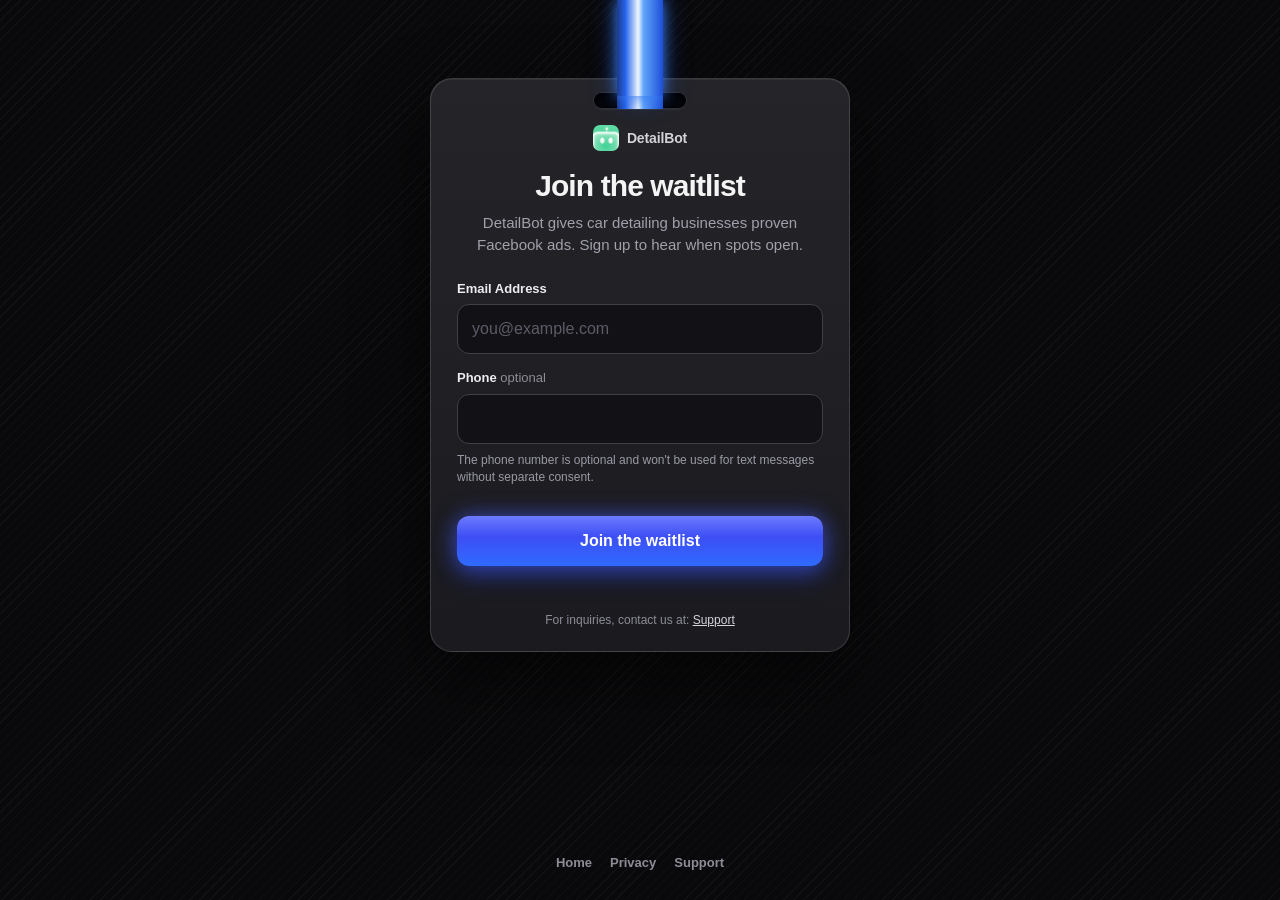
==== waitlist/index.html @ 61242159 "Add a waitlist signup page for getdetailbot.com. The form is served at /waitlist, and /waitlist.html" ====
<!doctype html>
<html lang="en">
<head>
<meta charset="utf-8">
<meta name="viewport" content="width=device-width, initial-scale=1">
<title>Join the DetailBot waitlist</title>
<meta name="description" content="DetailBot gives car detailing businesses proven Facebook ads. Sign up to hear when spots open.">
<link rel="icon" href="../favicon.svg" type="image/svg+xml">
<link rel="icon" href="../favicon-32.png" sizes="32x32" type="image/png">
<link rel="apple-touch-icon" href="../apple-touch-icon.png">
<link rel="canonical" href="https://getdetailbot.com/waitlist">
<meta property="og:title" content="Join the DetailBot waitlist">
<meta property="og:description" content="DetailBot gives car detailing businesses proven Facebook ads. Sign up to hear when spots open.">
<meta property="og:url" content="https://getdetailbot.com/waitlist">
<meta property="og:type" content="website">
<style>
:root{color-scheme:dark}
*{box-sizing:border-box}
html{-webkit-text-size-adjust:100%}
body{
  margin:0;
  min-height:100vh;
  display:flex;
  flex-direction:column;
  align-items:center;
  font-family:-apple-system,BlinkMacSystemFont,"Segoe UI",Roboto,"Helvetica Neue",Arial,sans-serif;
  color:#f4f4f5;
  background-color:#09090b;
  background-image:repeating-linear-gradient(135deg,rgba(255,255,255,.032) 0 1px,transparent 1px 7px);
  background-attachment:fixed;
  line-height:1.5;
}
.hang{
  width:min(420px,calc(100% - 32px));
  display:flex;
  flex-direction:column;
  align-items:center;
  flex:1 0 auto;
  padding-top:78px;
  position:relative;
}
.strap{
  position:absolute;
  top:0;
  left:50%;
  width:46px;
  height:96px;
  transform:translateX(-50%);
  background:linear-gradient(90deg,#1e3a8a 0%,#2563eb 18%,#eff6ff 46%,#60a5fa 58%,#1d4ed8 100%);
  box-shadow:0 0 12px rgba(59,130,246,.85),0 0 28px rgba(37,99,235,.45);
  z-index:3;
}
.card{
  width:100%;
  position:relative;
  z-index:2;
  background:linear-gradient(180deg,#242429 0%,#1a1a1f 100%);
  border:1px solid rgba(255,255,255,.14);
  border-radius:22px;
  padding:40px 26px 18px;
  box-shadow:0 30px 70px rgba(0,0,0,.5),inset 0 1px 0 rgba(255,255,255,.06);
}
.slot{
  position:absolute;
  top:14px;
  left:50%;
  width:92px;
  height:16px;
  transform:translateX(-50%);
  border-radius:8px;
  background:#050507;
  box-shadow:inset 0 3px 5px rgba(0,0,0,.95),inset 0 -1px 0 rgba(255,255,255,.18),0 0 0 1px rgba(255,255,255,.06);
  overflow:hidden;
  z-index:4;
}
.slot::before{
  content:"";
  position:absolute;
  top:0;
  left:50%;
  width:46px;
  height:100%;
  transform:translateX(-50%);
  background:linear-gradient(90deg,#1e3a8a 0%,#2563eb 18%,#eff6ff 46%,#60a5fa 58%,#1d4ed8 100%);
}
.brand{
  display:flex;
  align-items:center;
  justify-content:center;
  gap:8px;
  margin:6px 0 18px;
  color:#d4d4d8;
  text-decoration:none;
  font-weight:700;
  font-size:14px;
  letter-spacing:-.01em;
}
.brand img{width:26px;height:26px;border-radius:7px;display:block}
h1{
  margin:0 0 8px;
  text-align:center;
  font-size:30px;
  line-height:1.15;
  letter-spacing:-.03em;
  font-weight:800;
}
.lede{
  margin:0 0 22px;
  text-align:center;
  color:#a1a1ab;
  font-size:15px;
}
.field{margin:0 0 14px}
label{display:block;font-size:13px;font-weight:600;margin:0 0 6px;color:#ececf1}
.opt{font-weight:500;color:#8d8d98}
input[type="email"],input[type="tel"]{
  width:100%;
  appearance:none;
  background:#121216;
  border:1px solid #3f3f48;
  color:#fff;
  border-radius:12px;
  padding:12px 14px;
  font:inherit;
  font-size:16px;
}
input::placeholder{color:#5c5c68}
input:focus{outline:2px solid #60a5fa;outline-offset:1px;border-color:#60a5fa}
input[aria-invalid="true"]{border-color:#f87171}
input:-webkit-autofill{
  -webkit-text-fill-color:#fff;
  caret-color:#fff;
  box-shadow:0 0 0 1000px #121216 inset;
}
.hp{position:absolute;left:-10000px;top:auto;width:1px;height:1px;overflow:hidden}
.consent{margin:8px 0 0;font-size:12px;line-height:1.45;color:#9a9aa6}
button{
  width:100%;
  margin-top:16px;
  border:0;
  border-radius:12px;
  padding:13px 16px;
  font:inherit;
  font-size:16px;
  font-weight:700;
  color:#fff;
  cursor:pointer;
  background:linear-gradient(180deg,#6d7bff 0%,#3d4ef5 42%,#2f6bff 100%);
  box-shadow:0 0 22px rgba(79,100,255,.55),0 10px 24px rgba(37,70,255,.35);
}
button:hover{filter:brightness(1.06)}
button:focus-visible{outline:2px solid #bfdbfe;outline-offset:2px}
button:disabled{cursor:progress;filter:saturate(.75) brightness(.88)}
.status{min-height:1.2em;margin:12px 0 0;text-align:center;font-size:14px;font-weight:600}
.status.ok{color:#86efac}
.status.err{color:#fca5a5}
.inquiries{margin:16px 0 4px;text-align:center;font-size:12px;color:#8d8d98}
.inquiries a{color:#d4d4dc}
.page-links{
  display:flex;
  gap:18px;
  justify-content:center;
  padding:18px 16px 28px;
  font-size:13px;
}
.page-links a{color:#8d8d98;text-decoration:none;font-weight:600}
.page-links a:hover,.inquiries a:hover{color:#fff}
@media (max-width:480px){
  .hang{padding-top:52px}
  .strap{height:68px}
  .card{padding:36px 18px 16px;border-radius:18px}
  h1{font-size:26px}
  button{padding:14px 16px}
}
</style>
</head>
<body>
<div class="hang">
  <div class="strap" aria-hidden="true"></div>
  <main class="card" id="main">
    <div class="slot" aria-hidden="true"></div>
    <a class="brand" href="../index.html"><img src="../logo.png" alt="" width="26" height="26"><span>DetailBot</span></a>
    <!-- PLACEHOLDER COPY: Conor to replace -->
    <h1>Join the waitlist</h1>
    <p class="lede">DetailBot gives car detailing businesses proven Facebook ads. Sign up to hear when spots open.</p>
    <form id="waitlist-form" novalidate>
      <div class="hp" aria-hidden="true">
        <label for="hp-company">Company</label>
        <input id="hp-company" name="hp_company" type="text" tabindex="-1" autocomplete="off">
      </div>
      <div class="field">
        <label for="email">Email Address</label>
        <input id="email" name="email" type="email" autocomplete="email" inputmode="email" maxlength="254" required placeholder="you@example.com">
      </div>
      <div class="field">
        <label for="phone">Phone <span class="opt">optional</span></label>
        <input id="phone" name="phone" type="tel" autocomplete="tel" maxlength="40">
        <p class="consent">The phone number is optional and won't be used for text messages without separate consent.</p>
      </div>
      <!-- PLACEHOLDER COPY: Conor to replace -->
      <button type="submit">Join the waitlist</button>
      <p id="status" class="status" role="status" aria-live="polite"></p>
    </form>
    <p class="inquiries">For inquiries, contact us at: <a href="../support.html">Support</a></p>
  </main>
</div>
<nav class="page-links" aria-label="Site">
  <a href="../index.html">Home</a>
  <a href="../privacy.html">Privacy</a>
  <a href="../support.html">Support</a>
</nav>
<noscript><p class="status err">JavaScript is required to join the waitlist.</p></noscript>
<script>
(function () {
  var ENDPOINT = "https://qduetlexnpozzhojhlct.supabase.co/rest/v1/waitlist";
  var KEY = "sb_publishable_fHEdHOWY6zm8H4OvjMkN0g_gdO173xp";
  var form = document.getElementById("waitlist-form");
  var emailEl = document.getElementById("email");
  var phoneEl = document.getElementById("phone");
  var honey = document.getElementById("hp-company");
  var statusEl = document.getElementById("status");
  var button = form.querySelector("button[type=submit]");
  var buttonLabel = button.textContent;
  var emailPattern = /^[^\s@]+@[^\s@]+\.[^\s@]+$/;

  function setStatus(kind, message) {
    statusEl.className = "status" + (kind ? " " + kind : "");
    statusEl.textContent = message;
    statusEl.setAttribute("role", kind === "err" ? "alert" : "status");
  }

  function finishSuccess() {
    setStatus("ok", "You're on the waitlist.");
    button.disabled = true;
    button.textContent = "Joined";
    button.setAttribute("aria-busy", "false");
  }

  form.addEventListener("submit", function (event) {
    event.preventDefault();
    if (button.disabled) return;

    if (honey.value.trim() !== "") {
      finishSuccess();
      return;
    }

    var email = emailEl.value.trim().toLowerCase();
    var phone = phoneEl.value.trim();
    if (!emailPattern.test(email)) {
      setStatus("err", "Enter a valid email address.");
      emailEl.setAttribute("aria-invalid", "true");
      emailEl.focus();
      return;
    }
    emailEl.removeAttribute("aria-invalid");
    setStatus("", "");
    button.disabled = true;
    button.setAttribute("aria-busy", "true");
    button.textContent = "Joining\u2026";

    fetch(ENDPOINT, {
      method: "POST",
      headers: {
        "apikey": KEY,
        "Authorization": "Bearer " + KEY,
        "Content-Type": "application/json",
        "Prefer": "return=minimal"
      },
      body: JSON.stringify({
        email: email,
        phone: phone ? phone : null,
        source: "getdetailbot.com/waitlist",
        user_agent: navigator.userAgent
      })
    }).then(function (res) {
      if (res.ok) {
        finishSuccess();
        return;
      }
      return res.json().catch(function () { return {}; }).then(function (err) {
        var duplicate = res.status === 409 || (err && (err.code === "23505" || /duplicate/i.test(err.message || "")));
        setStatus("err", duplicate ? "That email is already on the waitlist." : "Something went wrong. Please try again.");
        button.disabled = false;
        button.setAttribute("aria-busy", "false");
        button.textContent = buttonLabel;
      });
    }).catch(function () {
      setStatus("err", "Something went wrong. Please try again.");
      button.disabled = false;
      button.setAttribute("aria-busy", "false");
      button.textContent = buttonLabel;
    });
  });
})();
</script>
</body>
</html>
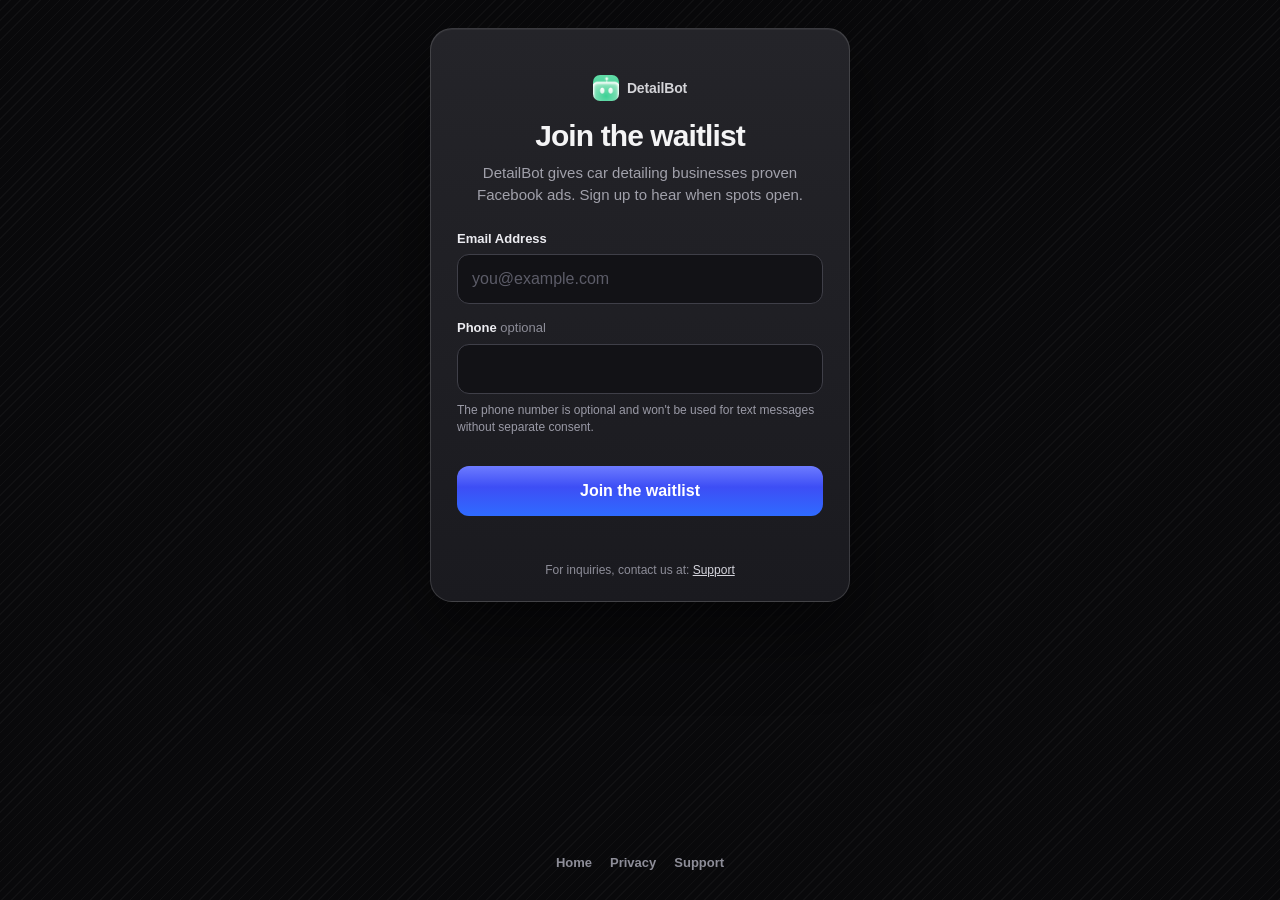
==== commit ba37e1d8: "Remove the waitlist lanyard and button glow. The strap and slot are gone, and the join button no lon" ====
--- a/waitlist/index.html
+++ b/waitlist/index.html
@@ -36,19 +36,8 @@
   flex-direction:column;
   align-items:center;
   flex:1 0 auto;
-  padding-top:78px;
+  padding-top:28px;
   position:relative;
-}
-.strap{
-  position:absolute;
-  top:0;
-  left:50%;
-  width:46px;
-  height:96px;
-  transform:translateX(-50%);
-  background:linear-gradient(90deg,#1e3a8a 0%,#2563eb 18%,#eff6ff 46%,#60a5fa 58%,#1d4ed8 100%);
-  box-shadow:0 0 12px rgba(59,130,246,.85),0 0 28px rgba(37,99,235,.45);
-  z-index:3;
 }
 .card{
   width:100%;
@@ -59,29 +48,6 @@
   border-radius:22px;
   padding:40px 26px 18px;
   box-shadow:0 30px 70px rgba(0,0,0,.5),inset 0 1px 0 rgba(255,255,255,.06);
-}
-.slot{
-  position:absolute;
-  top:14px;
-  left:50%;
-  width:92px;
-  height:16px;
-  transform:translateX(-50%);
-  border-radius:8px;
-  background:#050507;
-  box-shadow:inset 0 3px 5px rgba(0,0,0,.95),inset 0 -1px 0 rgba(255,255,255,.18),0 0 0 1px rgba(255,255,255,.06);
-  overflow:hidden;
-  z-index:4;
-}
-.slot::before{
-  content:"";
-  position:absolute;
-  top:0;
-  left:50%;
-  width:46px;
-  height:100%;
-  transform:translateX(-50%);
-  background:linear-gradient(90deg,#1e3a8a 0%,#2563eb 18%,#eff6ff 46%,#60a5fa 58%,#1d4ed8 100%);
 }
 .brand{
   display:flex;
@@ -146,7 +112,6 @@
   color:#fff;
   cursor:pointer;
   background:linear-gradient(180deg,#6d7bff 0%,#3d4ef5 42%,#2f6bff 100%);
-  box-shadow:0 0 22px rgba(79,100,255,.55),0 10px 24px rgba(37,70,255,.35);
 }
 button:hover{filter:brightness(1.06)}
 button:focus-visible{outline:2px solid #bfdbfe;outline-offset:2px}
@@ -166,8 +131,6 @@
 .page-links a{color:#8d8d98;text-decoration:none;font-weight:600}
 .page-links a:hover,.inquiries a:hover{color:#fff}
 @media (max-width:480px){
-  .hang{padding-top:52px}
-  .strap{height:68px}
   .card{padding:36px 18px 16px;border-radius:18px}
   h1{font-size:26px}
   button{padding:14px 16px}
@@ -176,9 +139,7 @@
 </head>
 <body>
 <div class="hang">
-  <div class="strap" aria-hidden="true"></div>
   <main class="card" id="main">
-    <div class="slot" aria-hidden="true"></div>
     <a class="brand" href="../index.html"><img src="../logo.png" alt="" width="26" height="26"><span>DetailBot</span></a>
     <!-- PLACEHOLDER COPY: Conor to replace -->
     <h1>Join the waitlist</h1>
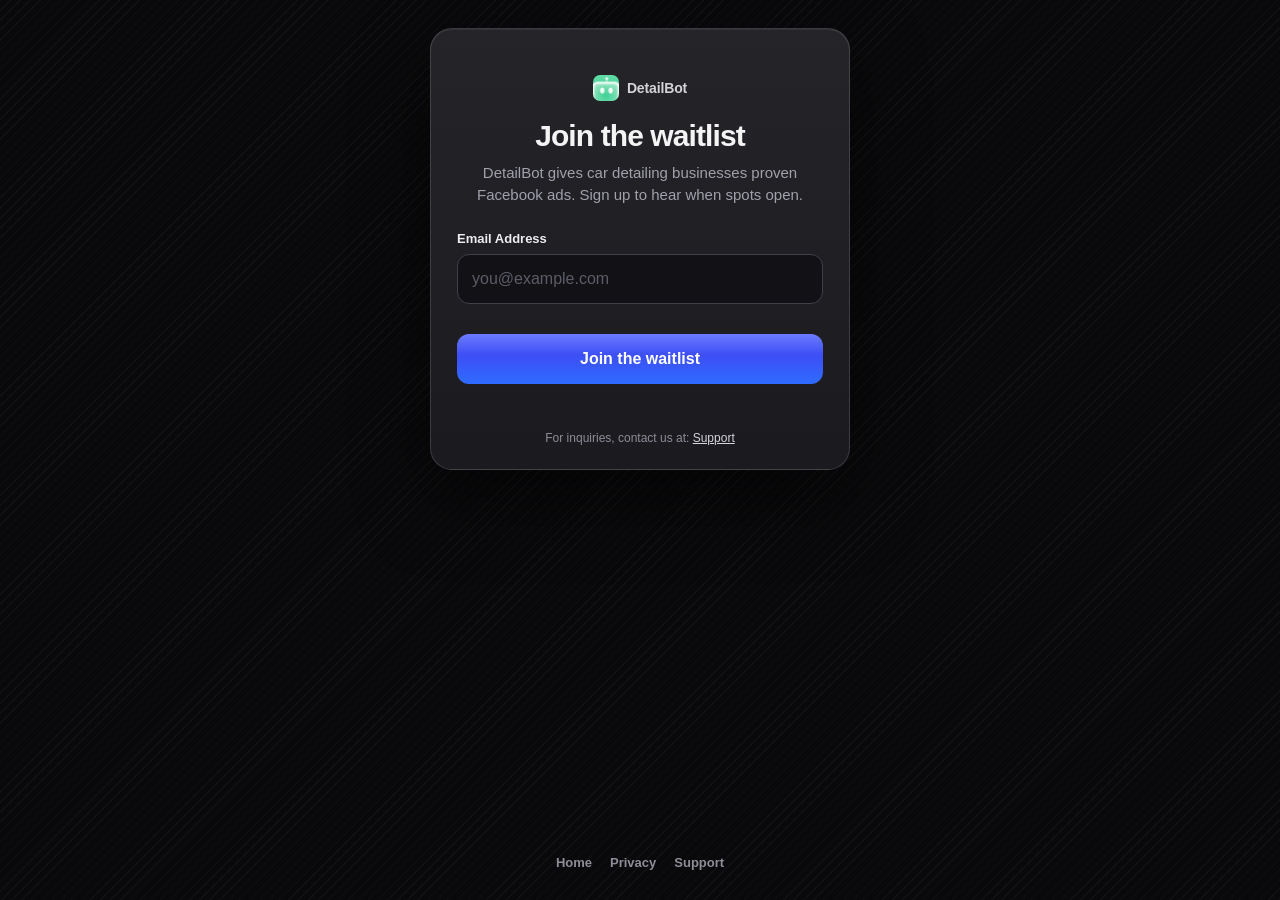
==== commit 5236a85c: "Collect only an email on the waitlist form. The phone field is gone, and the insert no longer sends " ====
--- a/waitlist/index.html
+++ b/waitlist/index.html
@@ -78,8 +78,7 @@
 }
 .field{margin:0 0 14px}
 label{display:block;font-size:13px;font-weight:600;margin:0 0 6px;color:#ececf1}
-.opt{font-weight:500;color:#8d8d98}
-input[type="email"],input[type="tel"]{
+input[type="email"]{
   width:100%;
   appearance:none;
   background:#121216;
@@ -99,7 +98,6 @@
   box-shadow:0 0 0 1000px #121216 inset;
 }
 .hp{position:absolute;left:-10000px;top:auto;width:1px;height:1px;overflow:hidden}
-.consent{margin:8px 0 0;font-size:12px;line-height:1.45;color:#9a9aa6}
 button{
   width:100%;
   margin-top:16px;
@@ -152,11 +150,6 @@
       <div class="field">
         <label for="email">Email Address</label>
         <input id="email" name="email" type="email" autocomplete="email" inputmode="email" maxlength="254" required placeholder="you@example.com">
-      </div>
-      <div class="field">
-        <label for="phone">Phone <span class="opt">optional</span></label>
-        <input id="phone" name="phone" type="tel" autocomplete="tel" maxlength="40">
-        <p class="consent">The phone number is optional and won't be used for text messages without separate consent.</p>
       </div>
       <!-- PLACEHOLDER COPY: Conor to replace -->
       <button type="submit">Join the waitlist</button>
@@ -177,7 +170,6 @@
   var KEY = "sb_publishable_fHEdHOWY6zm8H4OvjMkN0g_gdO173xp";
   var form = document.getElementById("waitlist-form");
   var emailEl = document.getElementById("email");
-  var phoneEl = document.getElementById("phone");
   var honey = document.getElementById("hp-company");
   var statusEl = document.getElementById("status");
   var button = form.querySelector("button[type=submit]");
@@ -207,7 +199,6 @@
     }
 
     var email = emailEl.value.trim().toLowerCase();
-    var phone = phoneEl.value.trim();
     if (!emailPattern.test(email)) {
       setStatus("err", "Enter a valid email address.");
       emailEl.setAttribute("aria-invalid", "true");
@@ -230,7 +221,6 @@
       },
       body: JSON.stringify({
         email: email,
-        phone: phone ? phone : null,
         source: "getdetailbot.com/waitlist",
         user_agent: navigator.userAgent
       })
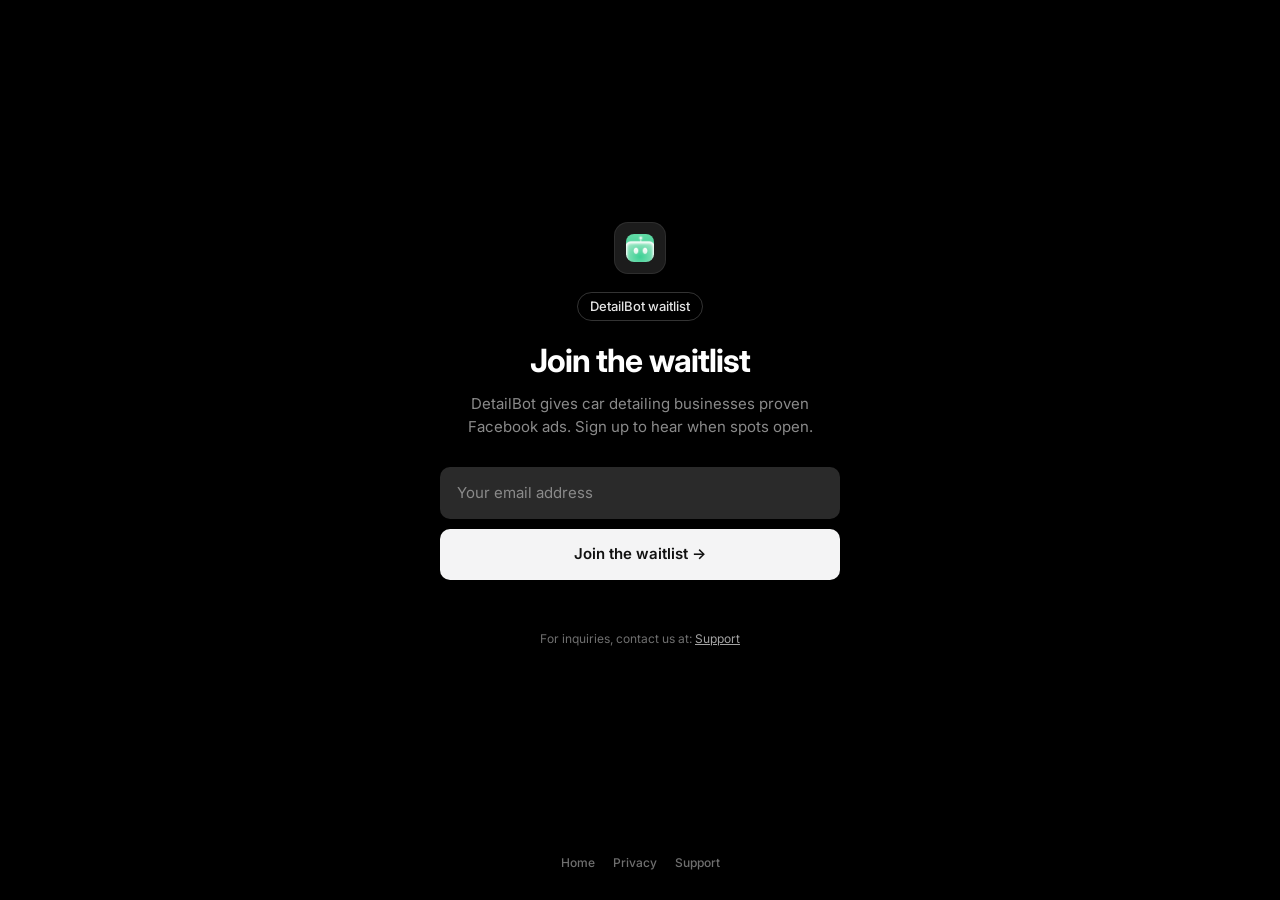
==== commit b2b8ebcb: "Restyle the waitlist page as a plain black form. The card is gone. The page is a centered column wit" ====
--- a/waitlist/index.html
+++ b/waitlist/index.html
@@ -13,6 +13,9 @@
 <meta property="og:description" content="DetailBot gives car detailing businesses proven Facebook ads. Sign up to hear when spots open.">
 <meta property="og:url" content="https://getdetailbot.com/waitlist">
 <meta property="og:type" content="website">
+<link rel="preconnect" href="https://fonts.googleapis.com">
+<link rel="preconnect" href="https://fonts.gstatic.com" crossorigin>
+<link href="https://fonts.googleapis.com/css2?family=Inter:wght@400;500;600;700&display=swap" rel="stylesheet">
 <style>
 :root{color-scheme:dark}
 *{box-sizing:border-box}
@@ -23,122 +26,131 @@
   display:flex;
   flex-direction:column;
   align-items:center;
-  font-family:-apple-system,BlinkMacSystemFont,"Segoe UI",Roboto,"Helvetica Neue",Arial,sans-serif;
-  color:#f4f4f5;
-  background-color:#09090b;
-  background-image:repeating-linear-gradient(135deg,rgba(255,255,255,.032) 0 1px,transparent 1px 7px);
-  background-attachment:fixed;
+  background:#000;
+  color:#fff;
+  font-family:Inter,-apple-system,BlinkMacSystemFont,"Segoe UI",Roboto,"Helvetica Neue",Arial,sans-serif;
   line-height:1.5;
 }
-.hang{
-  width:min(420px,calc(100% - 32px));
-  display:flex;
-  flex-direction:column;
-  align-items:center;
-  flex:1 0 auto;
-  padding-top:28px;
-  position:relative;
-}
-.card{
-  width:100%;
-  position:relative;
-  z-index:2;
-  background:linear-gradient(180deg,#242429 0%,#1a1a1f 100%);
-  border:1px solid rgba(255,255,255,.14);
-  border-radius:22px;
-  padding:40px 26px 18px;
-  box-shadow:0 30px 70px rgba(0,0,0,.5),inset 0 1px 0 rgba(255,255,255,.06);
-}
-.brand{
+.stage{
+  flex:1;
   display:flex;
   align-items:center;
   justify-content:center;
-  gap:8px;
-  margin:6px 0 18px;
-  color:#d4d4d8;
-  text-decoration:none;
-  font-weight:700;
-  font-size:14px;
-  letter-spacing:-.01em;
-}
-.brand img{width:26px;height:26px;border-radius:7px;display:block}
+  width:min(400px,calc(100% - 40px));
+  padding:48px 0 24px;
+}
+.col{width:100%;text-align:center}
+.mark{
+  display:grid;
+  place-items:center;
+  width:52px;
+  height:52px;
+  margin:0 auto 18px;
+  border-radius:14px;
+  background:#1c1c1c;
+  border:1px solid rgba(255,255,255,.08);
+}
+.mark img{width:28px;height:28px;border-radius:8px;display:block}
+.badge{
+  display:inline-block;
+  margin:0 0 22px;
+  padding:6px 12px;
+  border:1px solid rgba(255,255,255,.2);
+  border-radius:999px;
+  color:#e4e4e4;
+  font-size:13px;
+  font-weight:500;
+  line-height:1.2;
+}
 h1{
-  margin:0 0 8px;
-  text-align:center;
-  font-size:30px;
+  margin:0 0 12px;
+  font-size:32px;
   line-height:1.15;
   letter-spacing:-.03em;
-  font-weight:800;
+  font-weight:700;
 }
 .lede{
-  margin:0 0 22px;
-  text-align:center;
-  color:#a1a1ab;
+  margin:0 0 28px;
+  color:#8a8a8a;
   font-size:15px;
-}
-.field{margin:0 0 14px}
-label{display:block;font-size:13px;font-weight:600;margin:0 0 6px;color:#ececf1}
+  line-height:1.55;
+}
+form{margin:0}
+.sr{
+  position:absolute;
+  width:1px;
+  height:1px;
+  padding:0;
+  margin:-1px;
+  overflow:hidden;
+  clip:rect(0,0,0,0);
+  white-space:nowrap;
+  border:0;
+}
+.hp{position:absolute;left:-10000px;top:auto;width:1px;height:1px;overflow:hidden}
 input[type="email"]{
   width:100%;
   appearance:none;
-  background:#121216;
-  border:1px solid #3f3f48;
+  background:#2a2a2a;
+  border:1px solid transparent;
   color:#fff;
-  border-radius:12px;
-  padding:12px 14px;
+  border-radius:10px;
+  padding:14px 16px;
   font:inherit;
-  font-size:16px;
-}
-input::placeholder{color:#5c5c68}
-input:focus{outline:2px solid #60a5fa;outline-offset:1px;border-color:#60a5fa}
+  font-size:15px;
+  text-align:left;
+}
+input::placeholder{color:#8a8a8a}
+input:focus-visible{outline:2px solid #bfdbfe;outline-offset:3px}
 input[aria-invalid="true"]{border-color:#f87171}
 input:-webkit-autofill{
   -webkit-text-fill-color:#fff;
   caret-color:#fff;
-  box-shadow:0 0 0 1000px #121216 inset;
-}
-.hp{position:absolute;left:-10000px;top:auto;width:1px;height:1px;overflow:hidden}
+  box-shadow:0 0 0 1000px #2a2a2a inset;
+}
 button{
   width:100%;
-  margin-top:16px;
+  margin-top:10px;
   border:0;
-  border-radius:12px;
-  padding:13px 16px;
+  border-radius:10px;
+  padding:14px 16px;
+  background:#f4f4f5;
+  color:#111;
   font:inherit;
-  font-size:16px;
-  font-weight:700;
-  color:#fff;
+  font-size:15px;
+  font-weight:600;
   cursor:pointer;
-  background:linear-gradient(180deg,#6d7bff 0%,#3d4ef5 42%,#2f6bff 100%);
-}
-button:hover{filter:brightness(1.06)}
-button:focus-visible{outline:2px solid #bfdbfe;outline-offset:2px}
-button:disabled{cursor:progress;filter:saturate(.75) brightness(.88)}
+}
+button:hover{background:#fff}
+button:focus-visible{outline:2px solid #bfdbfe;outline-offset:3px}
+button:disabled{cursor:progress;opacity:.72}
 .status{min-height:1.2em;margin:12px 0 0;text-align:center;font-size:14px;font-weight:600}
 .status.ok{color:#86efac}
 .status.err{color:#fca5a5}
-.inquiries{margin:16px 0 4px;text-align:center;font-size:12px;color:#8d8d98}
-.inquiries a{color:#d4d4dc}
+.inquiries{margin:22px 0 0;text-align:center;font-size:12px;color:#6f6f6f}
+.inquiries a{color:#a3a3a3}
 .page-links{
   display:flex;
   gap:18px;
   justify-content:center;
-  padding:18px 16px 28px;
-  font-size:13px;
-}
-.page-links a{color:#8d8d98;text-decoration:none;font-weight:600}
-.page-links a:hover,.inquiries a:hover{color:#fff}
+  padding:8px 16px 28px;
+  font-size:12px;
+}
+.page-links a{color:#6f6f6f;text-decoration:none;font-weight:500}
+.page-links a:hover,.inquiries a:hover{color:#d4d4d4}
+a:focus-visible{outline:2px solid #bfdbfe;outline-offset:3px}
 @media (max-width:480px){
-  .card{padding:36px 18px 16px;border-radius:18px}
-  h1{font-size:26px}
-  button{padding:14px 16px}
+  .stage{padding-top:36px}
+  h1{font-size:28px}
 }
 </style>
 </head>
 <body>
-<div class="hang">
-  <main class="card" id="main">
-    <a class="brand" href="../index.html"><img src="../logo.png" alt="" width="26" height="26"><span>DetailBot</span></a>
+<main class="stage" id="main">
+  <div class="col">
+    <a class="mark" href="../index.html"><img src="../logo.png" alt="DetailBot" width="28" height="28"></a>
+    <!-- PLACEHOLDER COPY: Conor to replace -->
+    <p class="badge">DetailBot waitlist</p>
     <!-- PLACEHOLDER COPY: Conor to replace -->
     <h1>Join the waitlist</h1>
     <p class="lede">DetailBot gives car detailing businesses proven Facebook ads. Sign up to hear when spots open.</p>
@@ -147,17 +159,15 @@
         <label for="hp-company">Company</label>
         <input id="hp-company" name="hp_company" type="text" tabindex="-1" autocomplete="off">
       </div>
-      <div class="field">
-        <label for="email">Email Address</label>
-        <input id="email" name="email" type="email" autocomplete="email" inputmode="email" maxlength="254" required placeholder="you@example.com">
-      </div>
+      <label class="sr" for="email">Email Address</label>
+      <input id="email" name="email" type="email" autocomplete="email" inputmode="email" maxlength="254" required placeholder="Your email address" aria-label="Email Address">
       <!-- PLACEHOLDER COPY: Conor to replace -->
-      <button type="submit">Join the waitlist</button>
+      <button type="submit">Join the waitlist →</button>
       <p id="status" class="status" role="status" aria-live="polite"></p>
     </form>
     <p class="inquiries">For inquiries, contact us at: <a href="../support.html">Support</a></p>
-  </main>
-</div>
+  </div>
+</main>
 <nav class="page-links" aria-label="Site">
   <a href="../index.html">Home</a>
   <a href="../privacy.html">Privacy</a>
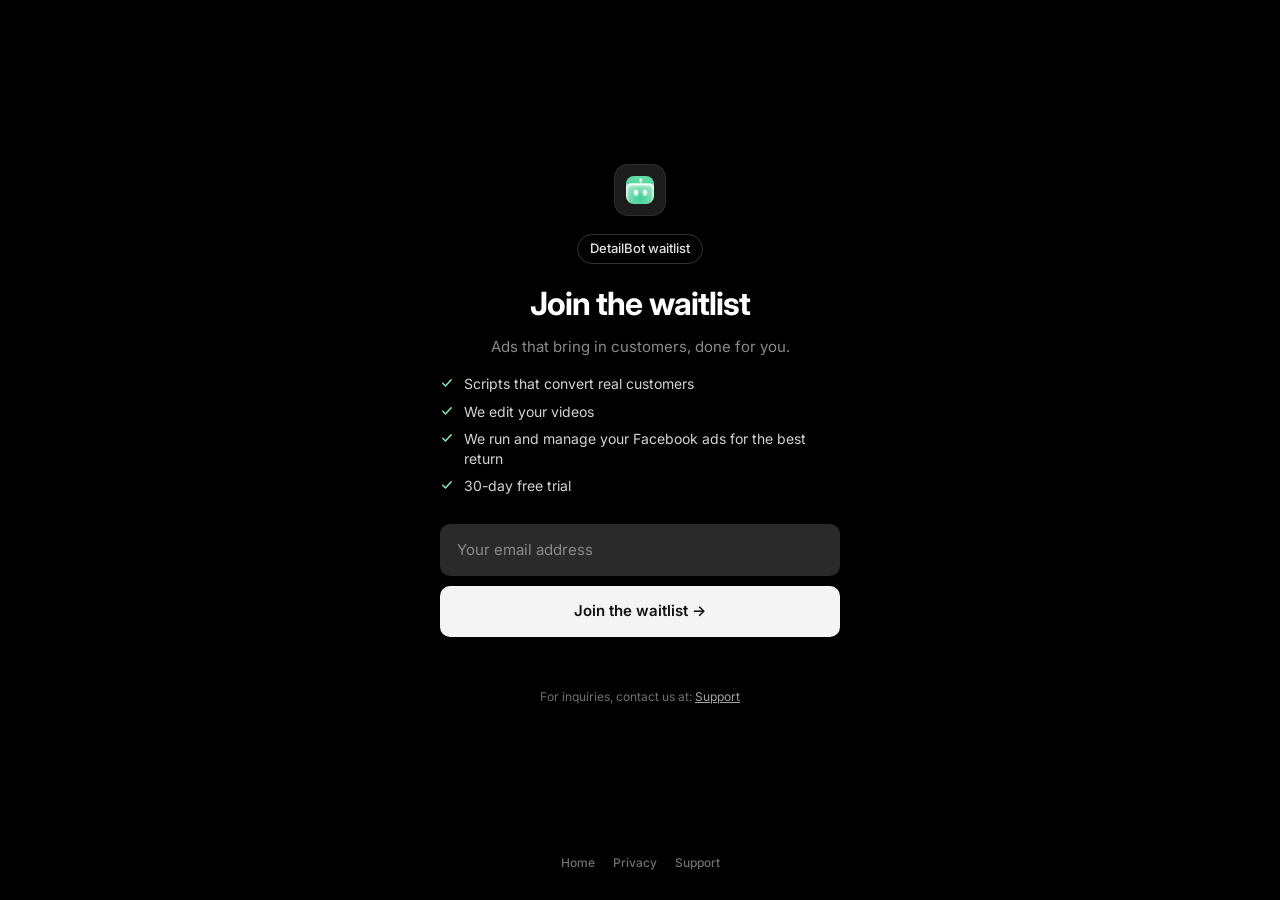
==== commit e80625f3: "Replace the waitlist subtext with a short line and checklist. The headline stays. The new line and f" ====
--- a/waitlist/index.html
+++ b/waitlist/index.html
@@ -4,13 +4,13 @@
 <meta charset="utf-8">
 <meta name="viewport" content="width=device-width, initial-scale=1">
 <title>Join the DetailBot waitlist</title>
-<meta name="description" content="DetailBot gives car detailing businesses proven Facebook ads. Sign up to hear when spots open.">
+<meta name="description" content="Scripts that convert, video editing, and fully managed Facebook ads for car detailers. 30-day free trial.">
 <link rel="icon" href="../favicon.svg" type="image/svg+xml">
 <link rel="icon" href="../favicon-32.png" sizes="32x32" type="image/png">
 <link rel="apple-touch-icon" href="../apple-touch-icon.png">
 <link rel="canonical" href="https://getdetailbot.com/waitlist">
 <meta property="og:title" content="Join the DetailBot waitlist">
-<meta property="og:description" content="DetailBot gives car detailing businesses proven Facebook ads. Sign up to hear when spots open.">
+<meta property="og:description" content="Scripts that convert, video editing, and fully managed Facebook ads for car detailers. 30-day free trial.">
 <meta property="og:url" content="https://getdetailbot.com/waitlist">
 <meta property="og:type" content="website">
 <link rel="preconnect" href="https://fonts.googleapis.com">
@@ -70,10 +70,35 @@
   font-weight:700;
 }
 .lede{
-  margin:0 0 28px;
+  margin:0 0 16px;
   color:#8a8a8a;
   font-size:15px;
   line-height:1.55;
+}
+.checks{
+  list-style:none;
+  width:100%;
+  margin:0 0 28px;
+  padding:0;
+  text-align:left;
+}
+.checks li{
+  position:relative;
+  margin:0 0 8px;
+  padding-left:24px;
+  color:#d4d4d4;
+  font-size:14px;
+  line-height:1.4;
+}
+.checks li:last-child{margin-bottom:0}
+.checks li::before{
+  content:"";
+  position:absolute;
+  left:0;
+  top:2px;
+  width:14px;
+  height:14px;
+  background:url("data:image/svg+xml,%3Csvg xmlns='http://www.w3.org/2000/svg' viewBox='0 0 16 16'%3E%3Cpath d='M3.2 8.3l3 3.1 6.6-7' fill='none' stroke='%2386efac' stroke-width='1.7' stroke-linecap='round' stroke-linejoin='round'/%3E%3C/svg%3E") center/14px no-repeat;
 }
 form{margin:0}
 .sr{
@@ -153,7 +178,13 @@
     <p class="badge">DetailBot waitlist</p>
     <!-- PLACEHOLDER COPY: Conor to replace -->
     <h1>Join the waitlist</h1>
-    <p class="lede">DetailBot gives car detailing businesses proven Facebook ads. Sign up to hear when spots open.</p>
+    <p class="lede">Ads that bring in customers, done for you.</p>
+    <ul class="checks">
+      <li>Scripts that convert real customers</li>
+      <li>We edit your videos</li>
+      <li>We run and manage your Facebook ads for the best return</li>
+      <li>30-day free trial</li>
+    </ul>
     <form id="waitlist-form" novalidate>
       <div class="hp" aria-hidden="true">
         <label for="hp-company">Company</label>
